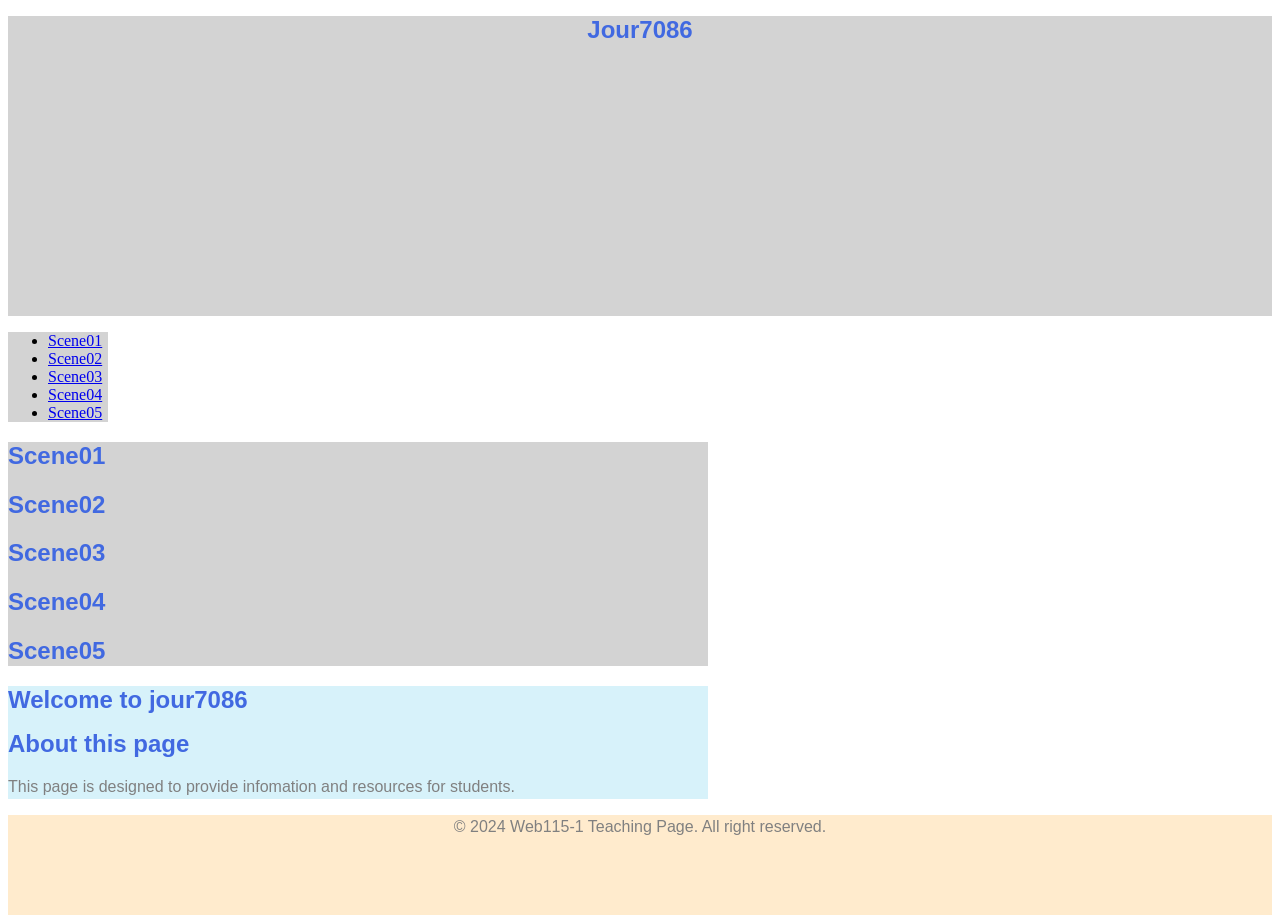
==== index.html @ ccdb3afb "initial commit" ====
<!--This is a simple HTML document:-->
<!DOCTYPE html>

<html lang="en">
<head>
    <title>Jour7086</title>
    <meta charset="UTF-8">
    <meta name="viewport" content="width=device-width, initial-scale=1.0">
  <link rel="stylesheet" href="style.css">

</head>
<body>
    <div id="banner" style="background-color: lightgray;">
        <h1>Jour7086</h1>
    </div>
      
    <div id="nav">
        <ul>
            <li><a href="#scene01">Scene01</a></li>
            <li><a href="#scene02">Scene02</a></li>
            <li><a href="#scene03">Scene03</a></li>
            <li><a href="#scene04">Scene04</a></li>
            <li><a href="#scene05">Scene05</a></li>
        </ul>
    </div>
    <div id="content">
        <section id="scene01"><h1>Scene01</h1></section>
        <section id="scene02"><h1>Scene02</h1></section>
        <section id="scene03"><h1>Scene03</h1></section>
        <section id="scene04"><h1>Scene04</h1></section>
        <section id="scene05"><h1>Scene05</h1></section>
    </div>
    <div id="content" style="background-color: rgb(215, 242, 250);">
        <h1>Welcome to jour7086</h1>
        <h1>About this page</h1>
        <p>This page is designed to provide infomation and resources for students.</p>
    </div>
    <div id="supporting"></div>  
    <div id="footer" style="background-color: blanchedalmond;">
<p>&copy; 2024 Web115-1 Teaching Page. All right reserved.</p>
    </div>

</body>
</html>
---- style.css ----
p {
    font-family: 'Arial', sans-serif;
    color: grey;
    font-size: 16px;
    line-height: 1.5;
}

h1 {
    font-family: Arial, sans-serif;
    color: royalblue;
    font-size: 24px;
    line-height: 1.2;
}

#banner {
    background-color: lightblue;
    text-align: center;
    height: 300px;
    width: 100%;
}

#nav {
    background-color: lightgrey;
    width: 100px;
}

#content {
    background-color: lightgrey;
    width: 700px;
}

#supporting {
    background-color: rgb(209, 172, 211);
    width: 150px;
    float: left;
}

#footer {
    background-color: lightgrey;
    text-align: center;
    height: 100px;
    width: 100%;
    clear: both;
}
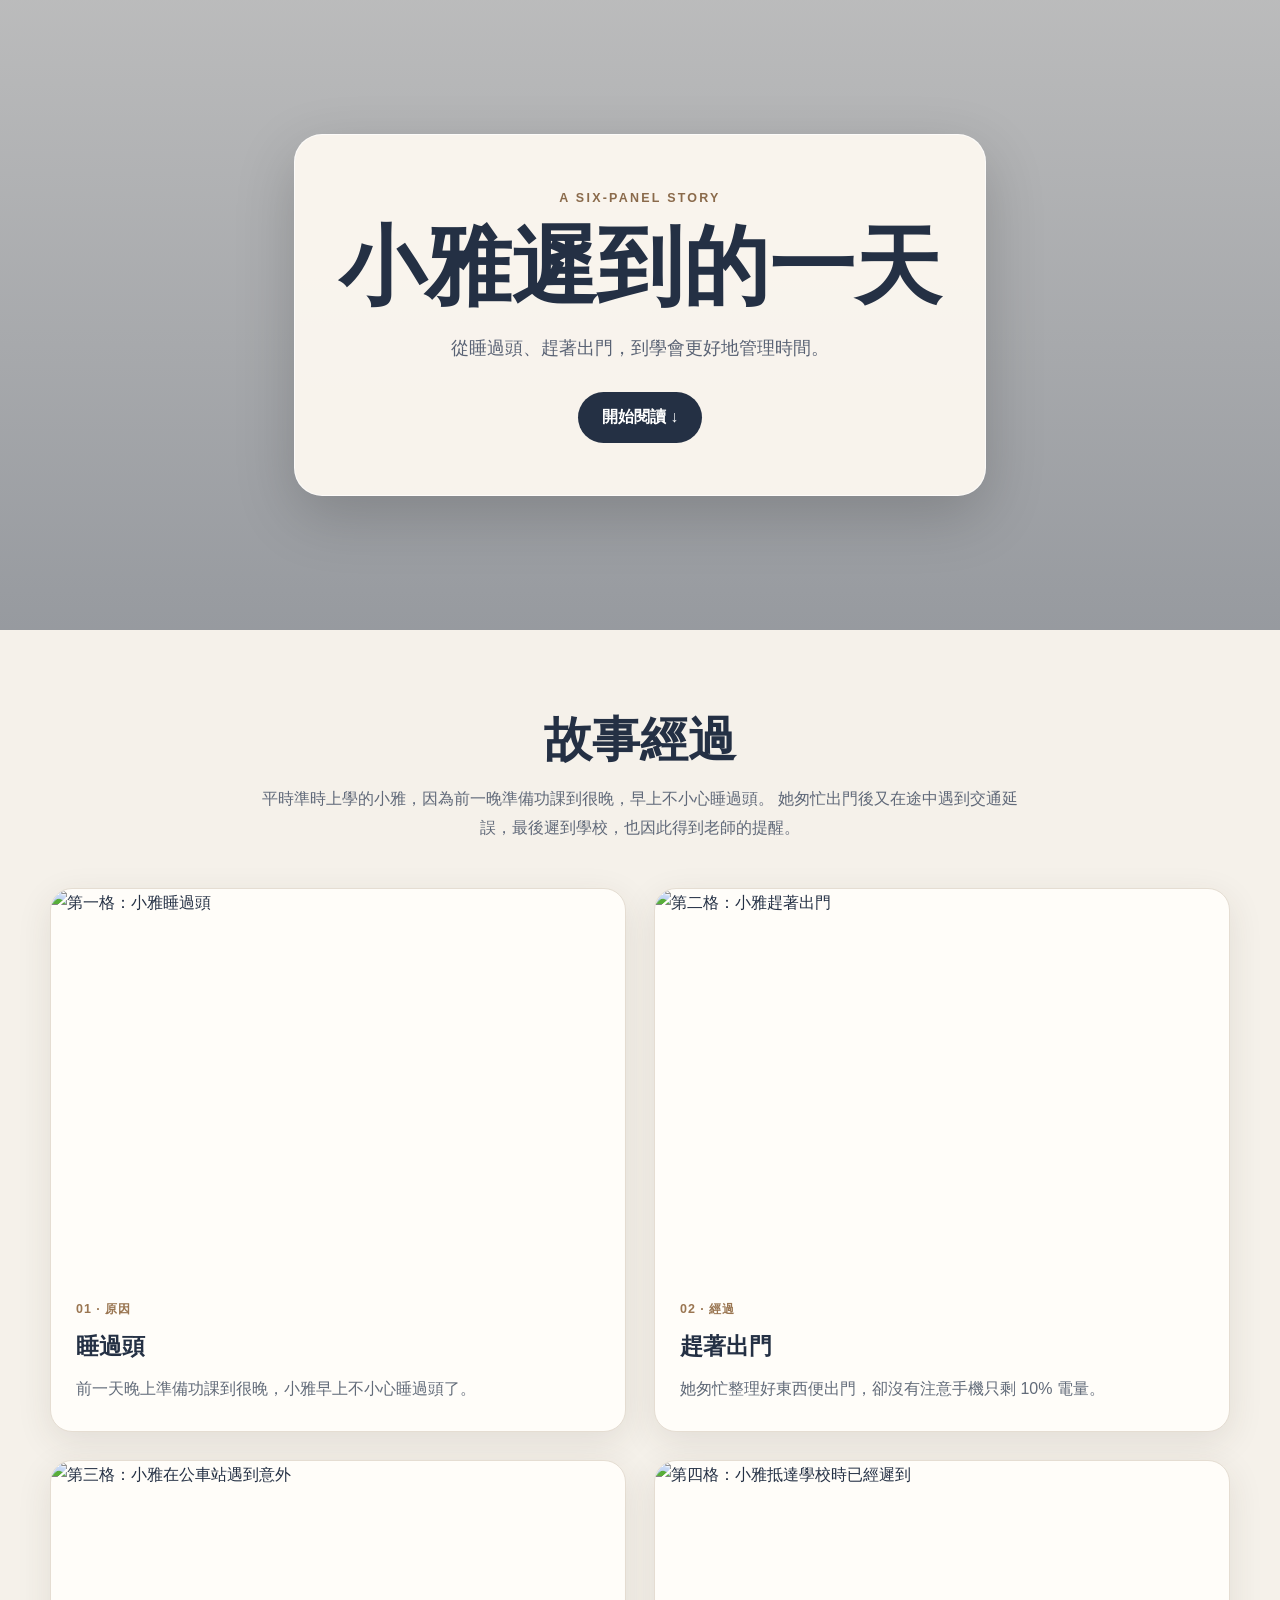
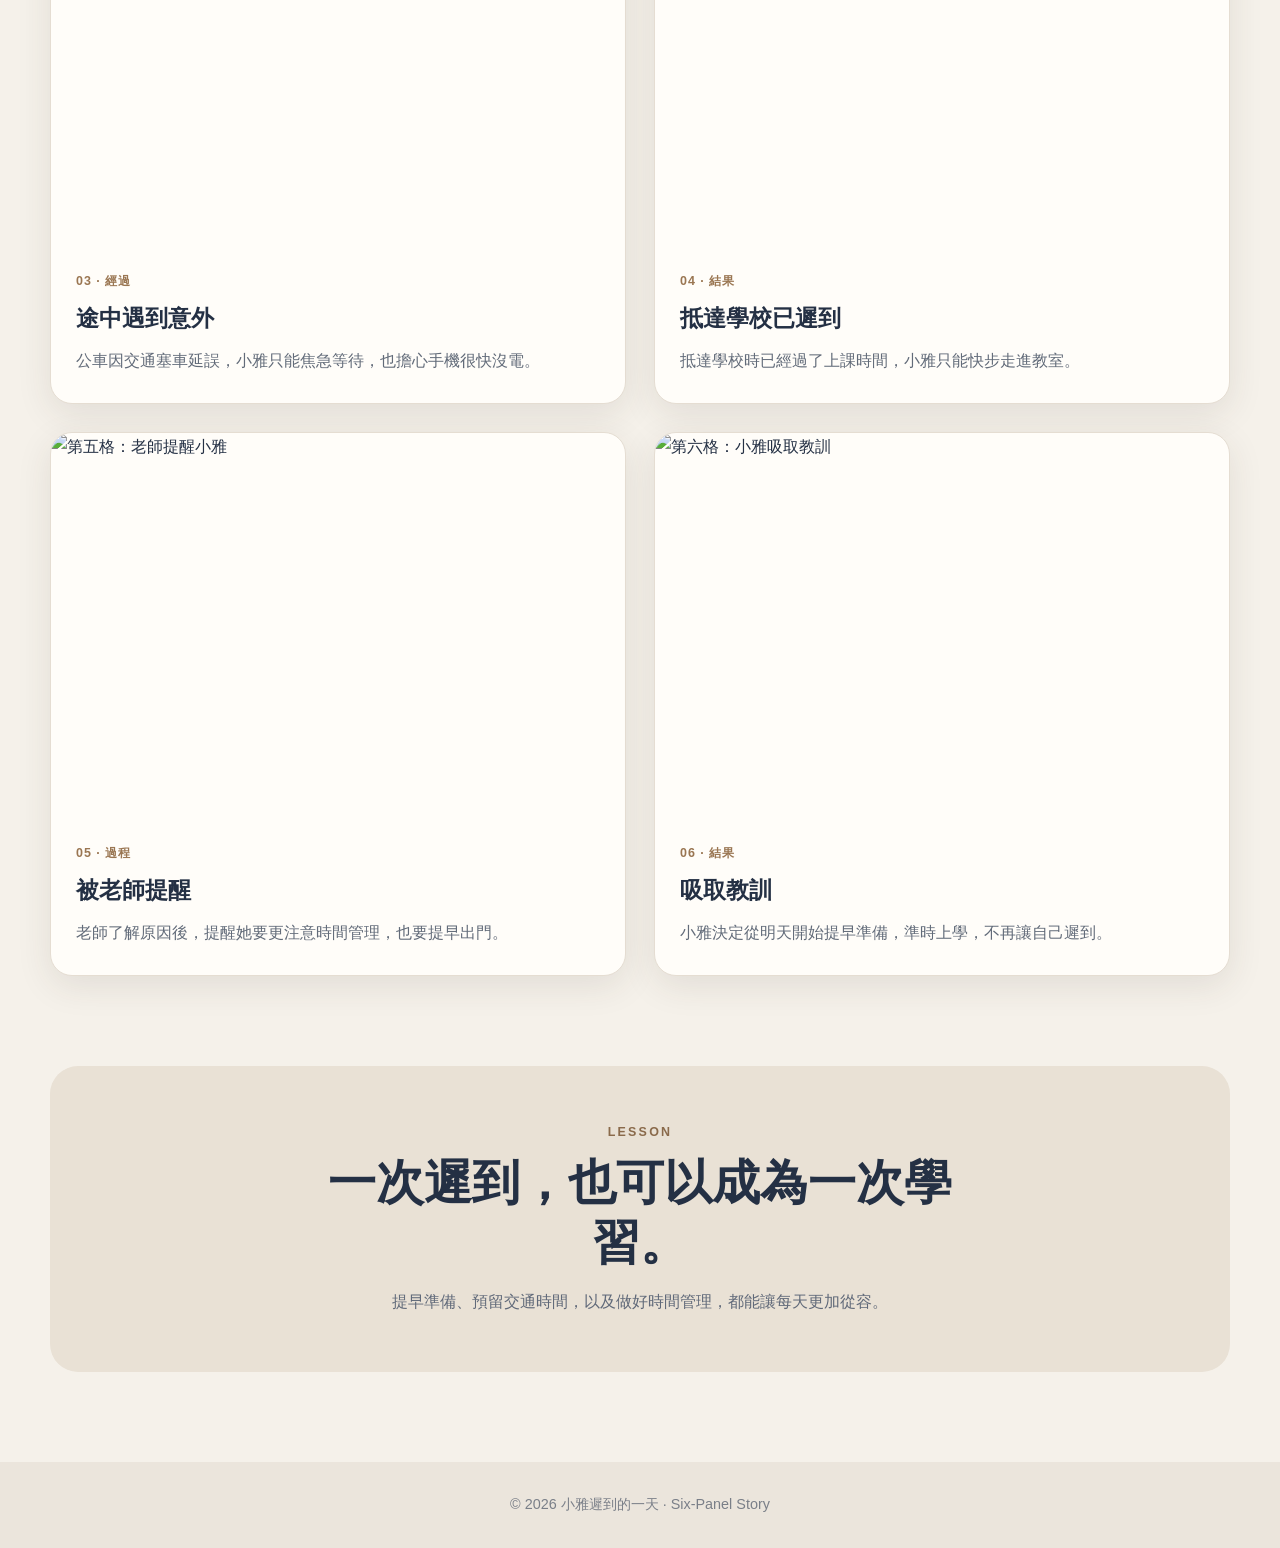
==== commit e4b5eb4f: "Add files via upload" ====
--- a/index.html
+++ b/index.html
@@ -1,44 +1,97 @@
-<!--This is a simple HTML document:-->
 <!DOCTYPE html>
-
-<html lang="en">
+<html lang="zh-Hant">
 <head>
-    <title>Jour7086</title>
-    <meta charset="UTF-8">
-    <meta name="viewport" content="width=device-width, initial-scale=1.0">
+  <meta charset="UTF-8">
+  <meta name="viewport" content="width=device-width, initial-scale=1.0">
+  <title>小雅遲到的一天｜六格故事</title>
   <link rel="stylesheet" href="style.css">
-
 </head>
 <body>
-    <div id="banner" style="background-color: lightgray;">
-        <h1>Jour7086</h1>
+  <header class="hero">
+    <div class="hero-content">
+      <p class="eyebrow">A SIX-PANEL STORY</p>
+      <h1>小雅遲到的一天</h1>
+      <p class="subtitle">從睡過頭、趕著出門，到學會更好地管理時間。</p>
+      <a class="button" href="#story">開始閱讀 ↓</a>
     </div>
-      
-    <div id="nav">
-        <ul>
-            <li><a href="#scene01">Scene01</a></li>
-            <li><a href="#scene02">Scene02</a></li>
-            <li><a href="#scene03">Scene03</a></li>
-            <li><a href="#scene04">Scene04</a></li>
-            <li><a href="#scene05">Scene05</a></li>
-        </ul>
-    </div>
-    <div id="content">
-        <section id="scene01"><h1>Scene01</h1></section>
-        <section id="scene02"><h1>Scene02</h1></section>
-        <section id="scene03"><h1>Scene03</h1></section>
-        <section id="scene04"><h1>Scene04</h1></section>
-        <section id="scene05"><h1>Scene05</h1></section>
-    </div>
-    <div id="content" style="background-color: rgb(215, 242, 250);">
-        <h1>Welcome to jour7086</h1>
-        <h1>About this page</h1>
-        <p>This page is designed to provide infomation and resources for students.</p>
-    </div>
-    <div id="supporting"></div>  
-    <div id="footer" style="background-color: blanchedalmond;">
-<p>&copy; 2024 Web115-1 Teaching Page. All right reserved.</p>
-    </div>
+  </header>
 
+  <main id="story">
+    <section class="intro">
+      <h2>故事經過</h2>
+      <p>
+        平時準時上學的小雅，因為前一晚準備功課到很晚，早上不小心睡過頭。
+        她匆忙出門後又在途中遇到交通延誤，最後遲到學校，也因此得到老師的提醒。
+      </p>
+    </section>
+
+    <section class="story-grid">
+      <article class="story-card">
+        <img src="images/panel1.png" alt="第一格：小雅睡過頭">
+        <div class="card-text">
+          <span>01 · 原因</span>
+          <h3>睡過頭</h3>
+          <p>前一天晚上準備功課到很晚，小雅早上不小心睡過頭了。</p>
+        </div>
+      </article>
+
+      <article class="story-card">
+        <img src="images/panel2.png" alt="第二格：小雅趕著出門">
+        <div class="card-text">
+          <span>02 · 經過</span>
+          <h3>趕著出門</h3>
+          <p>她匆忙整理好東西便出門，卻沒有注意手機只剩 10% 電量。</p>
+        </div>
+      </article>
+
+      <article class="story-card">
+        <img src="images/panel3.png" alt="第三格：小雅在公車站遇到意外">
+        <div class="card-text">
+          <span>03 · 經過</span>
+          <h3>途中遇到意外</h3>
+          <p>公車因交通塞車延誤，小雅只能焦急等待，也擔心手機很快沒電。</p>
+        </div>
+      </article>
+
+      <article class="story-card">
+        <img src="images/panel4.png" alt="第四格：小雅抵達學校時已經遲到">
+        <div class="card-text">
+          <span>04 · 結果</span>
+          <h3>抵達學校已遲到</h3>
+          <p>抵達學校時已經過了上課時間，小雅只能快步走進教室。</p>
+        </div>
+      </article>
+
+      <article class="story-card">
+        <img src="images/panel5.png" alt="第五格：老師提醒小雅">
+        <div class="card-text">
+          <span>05 · 過程</span>
+          <h3>被老師提醒</h3>
+          <p>老師了解原因後，提醒她要更注意時間管理，也要提早出門。</p>
+        </div>
+      </article>
+
+      <article class="story-card">
+        <img src="images/panel6.png" alt="第六格：小雅吸取教訓">
+        <div class="card-text">
+          <span>06 · 結果</span>
+          <h3>吸取教訓</h3>
+          <p>小雅決定從明天開始提早準備，準時上學，不再讓自己遲到。</p>
+        </div>
+      </article>
+    </section>
+
+    <section class="lesson">
+      <div>
+        <p class="eyebrow">LESSON</p>
+        <h2>一次遲到，也可以成為一次學習。</h2>
+        <p>提早準備、預留交通時間，以及做好時間管理，都能讓每天更加從容。</p>
+      </div>
+    </section>
+  </main>
+
+  <footer>
+    <p>© 2026 小雅遲到的一天 · Six-Panel Story</p>
+  </footer>
 </body>
-</html>+</html>
--- a/style.css
+++ b/style.css
@@ -1,44 +1,196 @@
-p {
-    font-family: 'Arial', sans-serif;
-    color: grey;
-    font-size: 16px;
-    line-height: 1.5;
+* {
+  box-sizing: border-box;
+  margin: 0;
+  padding: 0;
+}
+
+html {
+  scroll-behavior: smooth;
+}
+
+body {
+  font-family: -apple-system, BlinkMacSystemFont, "Noto Sans TC", "PingFang TC",
+               "Microsoft JhengHei", sans-serif;
+  color: #243044;
+  background: #f5f1ea;
+  line-height: 1.8;
+}
+
+.hero {
+  min-height: 70vh;
+  display: grid;
+  place-items: center;
+  padding: 70px 24px;
+  background:
+    linear-gradient(rgba(36,48,68,.28), rgba(36,48,68,.45)),
+    url("images/story-all.png") center/cover no-repeat;
+  text-align: center;
+}
+
+.hero-content {
+  max-width: 760px;
+  padding: 52px 44px;
+  border: 1px solid rgba(255,255,255,.7);
+  border-radius: 28px;
+  background: rgba(255,250,242,.92);
+  box-shadow: 0 20px 60px rgba(0,0,0,.18);
+}
+
+.eyebrow {
+  font-size: .78rem;
+  letter-spacing: .18em;
+  font-weight: 800;
+  color: #8a6a4b;
+  margin-bottom: 10px;
 }
 
 h1 {
-    font-family: Arial, sans-serif;
-    color: royalblue;
-    font-size: 24px;
-    line-height: 1.2;
+  font-size: clamp(2.4rem, 7vw, 5.4rem);
+  line-height: 1.1;
+  margin-bottom: 18px;
 }
 
-#banner {
-    background-color: lightblue;
-    text-align: center;
-    height: 300px;
-    width: 100%;
+.subtitle {
+  font-size: 1.12rem;
+  color: #596274;
+  margin-bottom: 28px;
 }
 
-#nav {
-    background-color: lightgrey;
-    width: 100px;
+.button {
+  display: inline-block;
+  padding: 11px 24px;
+  border-radius: 999px;
+  background: #243044;
+  color: white;
+  text-decoration: none;
+  font-weight: 700;
+  transition: transform .2s ease, opacity .2s ease;
 }
 
-#content {
-    background-color: lightgrey;
-    width: 700px;
+.button:hover {
+  transform: translateY(-3px);
+  opacity: .88;
 }
 
-#supporting {
-    background-color: rgb(209, 172, 211);
-    width: 150px;
-    float: left;
+main {
+  width: min(1180px, calc(100% - 40px));
+  margin: auto;
 }
 
-#footer {
-    background-color: lightgrey;
-    text-align: center;
-    height: 100px;
-    width: 100%;
-    clear: both;
-}+.intro {
+  max-width: 780px;
+  margin: 80px auto 45px;
+  text-align: center;
+}
+
+.intro h2,
+.lesson h2 {
+  font-size: clamp(1.8rem, 4vw, 3rem);
+  line-height: 1.25;
+  margin-bottom: 15px;
+}
+
+.intro p {
+  color: #606979;
+}
+
+.story-grid {
+  display: grid;
+  grid-template-columns: repeat(2, 1fr);
+  gap: 28px;
+}
+
+.story-card {
+  overflow: hidden;
+  border-radius: 22px;
+  background: #fffdf9;
+  box-shadow: 0 10px 35px rgba(55, 46, 35, .10);
+  border: 1px solid #e5ddd2;
+  transition: transform .25s ease, box-shadow .25s ease;
+}
+
+.story-card:hover {
+  transform: translateY(-7px);
+  box-shadow: 0 18px 45px rgba(55, 46, 35, .16);
+}
+
+.story-card img {
+  display: block;
+  width: 100%;
+  aspect-ratio: 3 / 2;
+  object-fit: cover;
+}
+
+.card-text {
+  padding: 23px 25px 27px;
+}
+
+.card-text span {
+  font-size: .78rem;
+  letter-spacing: .08em;
+  font-weight: 800;
+  color: #9a7652;
+}
+
+.card-text h3 {
+  font-size: 1.45rem;
+  margin: 3px 0 7px;
+}
+
+.card-text p {
+  color: #626b79;
+}
+
+.lesson {
+  margin: 90px 0;
+  padding: 55px;
+  border-radius: 28px;
+  background: #e9e1d5;
+  text-align: center;
+}
+
+.lesson > div {
+  max-width: 700px;
+  margin: auto;
+}
+
+.lesson p:last-child {
+  color: #606979;
+}
+
+footer {
+  padding: 30px 20px;
+  text-align: center;
+  color: #7a7f88;
+  background: #ebe5dc;
+  font-size: .9rem;
+}
+
+@media (max-width: 760px) {
+  .hero {
+    min-height: 62vh;
+    padding: 30px 15px;
+  }
+
+  .hero-content {
+    padding: 38px 24px;
+  }
+
+  main {
+    width: min(100% - 24px, 1180px);
+  }
+
+  .story-grid {
+    grid-template-columns: 1fr;
+    gap: 20px;
+  }
+
+  .intro {
+    margin: 55px auto 30px;
+  }
+
+  .lesson {
+    margin: 60px 0;
+    padding: 38px 24px;
+  }
+}
